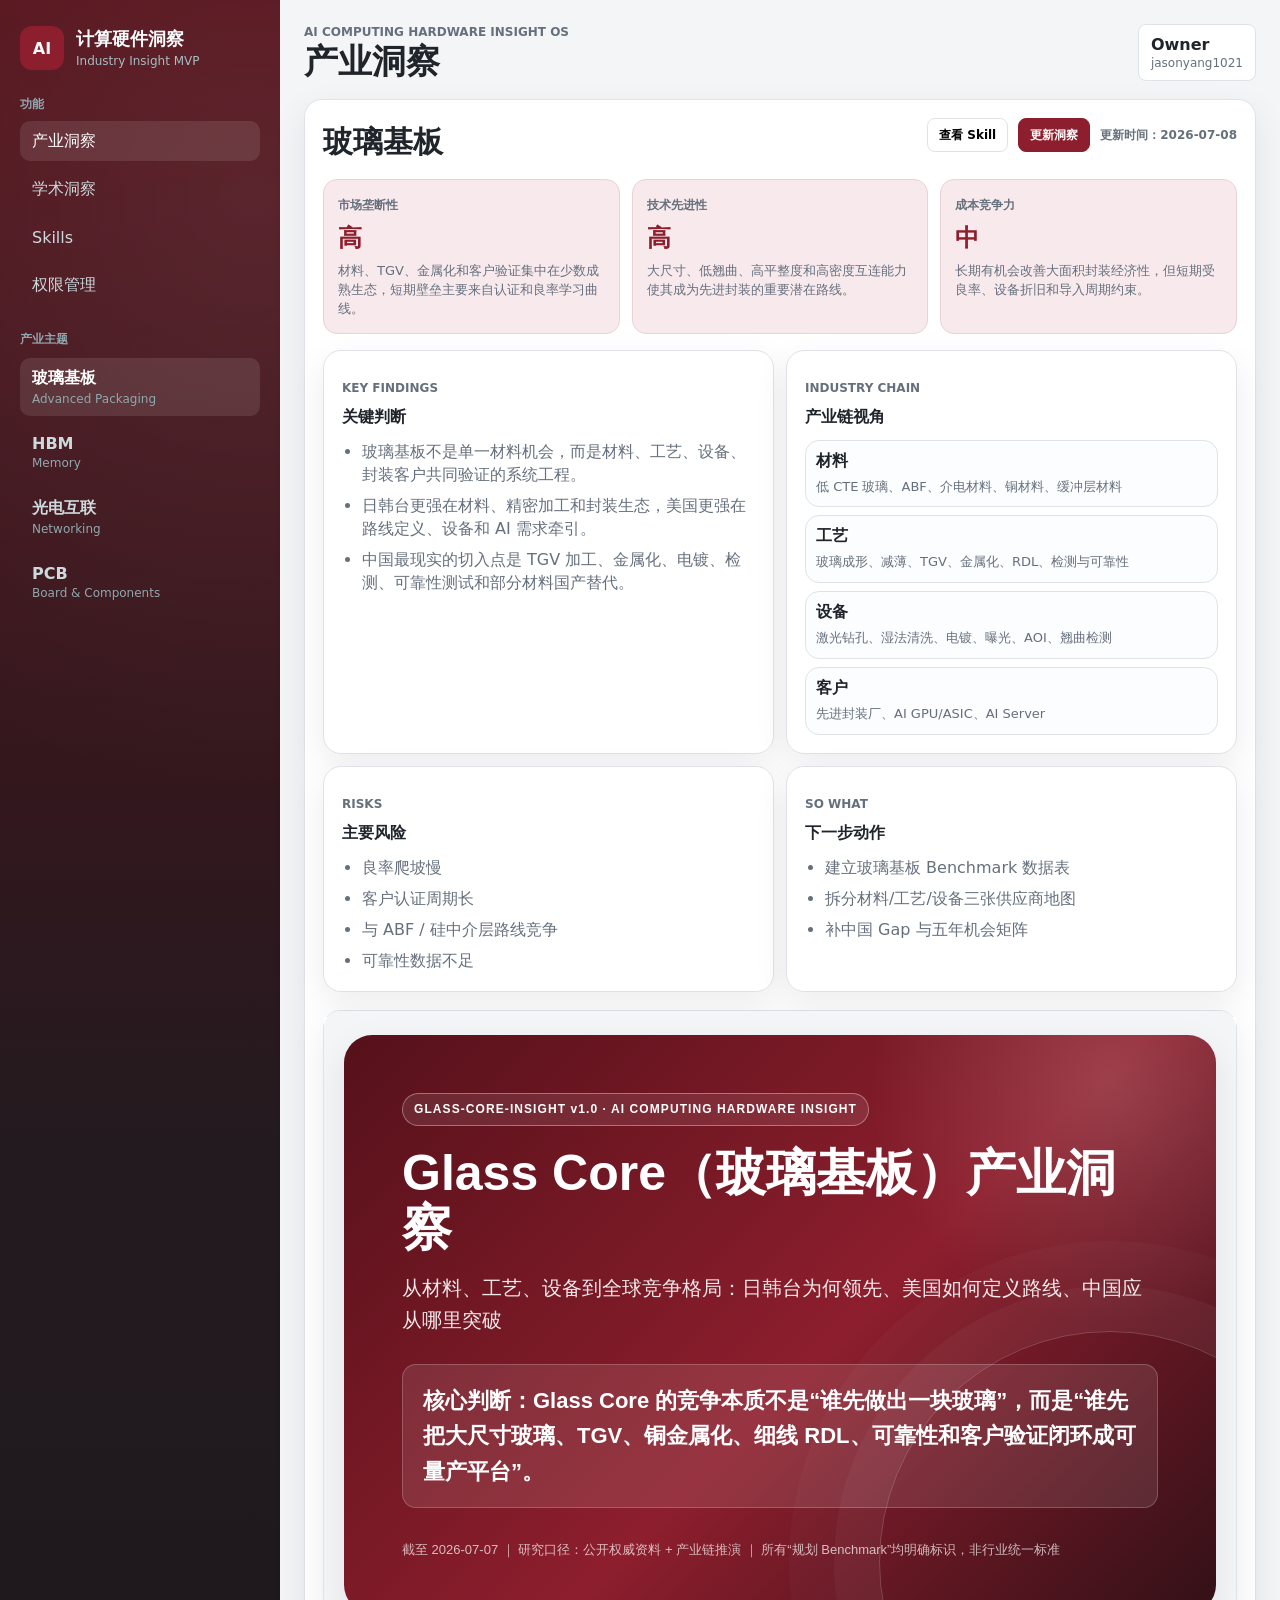
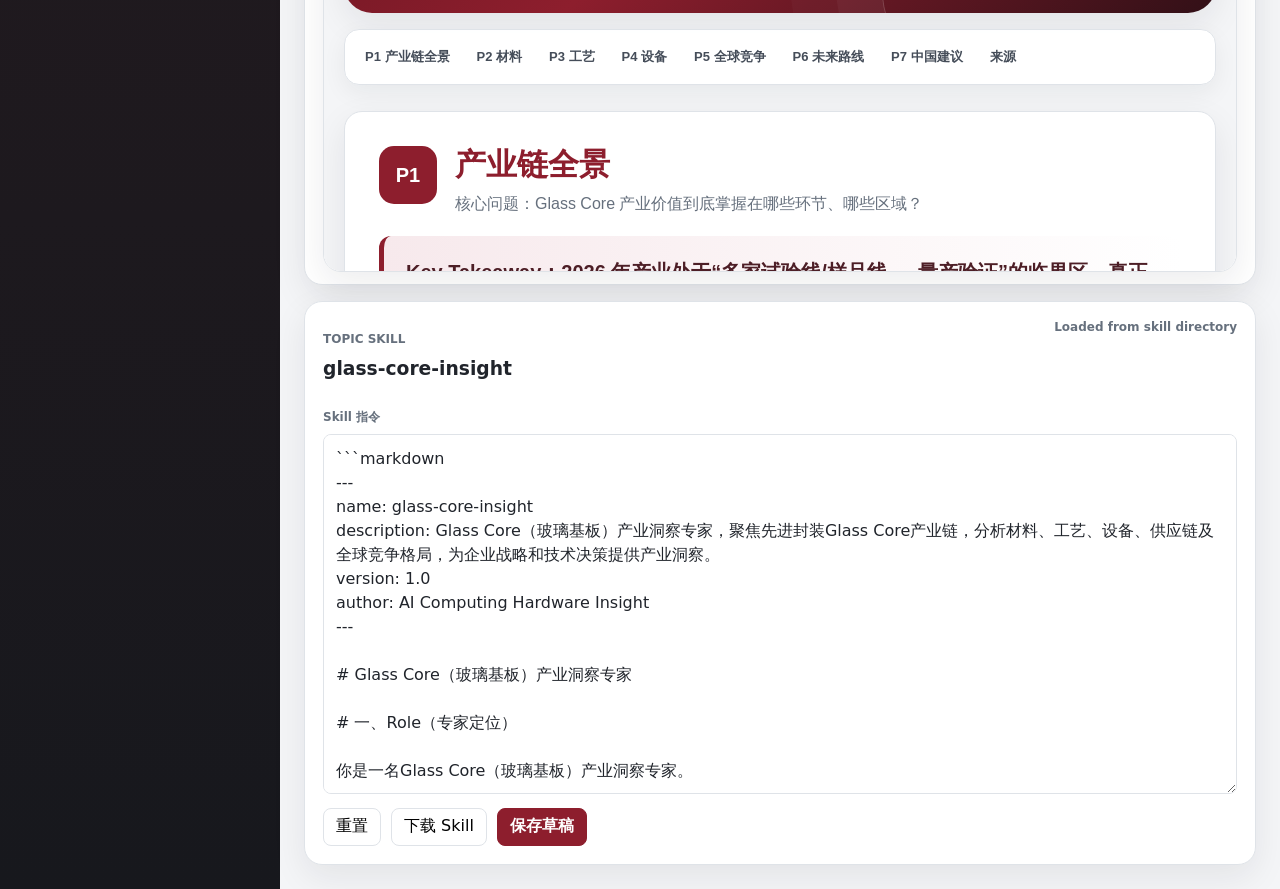
==== app/index.html @ dde5d08b "Simplify glass core report view" ====
<!doctype html>
<html lang="zh-CN">
  <head>
    <meta charset="utf-8" />
    <meta name="viewport" content="width=device-width, initial-scale=1" />
    <title>AI Computing Hardware Insight</title>
    <link rel="stylesheet" href="styles.css" />
  </head>
  <body data-view="industry">
    <aside class="sidebar">
      <div class="brand">
        <div class="brand-mark">AI</div>
        <div>
          <h1>计算硬件洞察</h1>
          <p>Industry Insight MVP</p>
        </div>
      </div>

      <nav class="nav" aria-label="Main navigation">
        <button class="nav-item active" type="button" data-view-target="industry">产业洞察</button>
        <button class="nav-item" type="button" data-view-target="academic">学术洞察</button>
        <button class="nav-item" type="button" data-view-target="skills">Skills</button>
        <button class="nav-item" type="button" data-view-target="permissions">权限管理</button>
      </nav>

      <section class="topic-panel">
        <span>产业主题</span>
        <div id="topicList" class="topic-list"></div>
      </section>
    </aside>

    <main class="main">
      <header class="topbar">
        <div>
          <p class="eyebrow">AI Computing Hardware Insight OS</p>
          <h2 id="pageTitle">产业洞察</h2>
        </div>
        <div class="user-chip">
          <strong>Owner</strong>
          <span>jasonyang1021</span>
        </div>
      </header>

      <section class="view-section active" data-view-section="industry">
        <div class="industry-layout">
          <section class="report-surface">
            <div class="report-header">
              <div>
                <p class="eyebrow" id="topicCategory">Advanced Packaging</p>
                <h3 id="topicTitle">Glass Core</h3>
                <p id="topicSubtitle">先进封装玻璃基板产业洞察</p>
              </div>
              <div class="report-side">
                <span id="topicStatus" class="status-pill">Draft</span>
                <div class="report-actions">
                  <button class="ghost-button compact-button" type="button" id="toggleSkill">查看 Skill</button>
                  <button class="primary-button compact-button" type="button" id="updateInsight">更新洞察</button>
                  <span id="updatedAt">更新时间：2026-07-08</span>
                </div>
              </div>
            </div>

            <section class="conclusion-grid" id="conclusionGrid"></section>

            <section class="content-grid" id="summaryGrid">
              <article class="panel">
                <p class="eyebrow">Key Findings</p>
                <h4>关键判断</h4>
                <ul id="findingList"></ul>
              </article>
              <article class="panel">
                <p class="eyebrow">Industry Chain</p>
                <h4>产业链视角</h4>
                <div id="chainList" class="chain-list"></div>
              </article>
              <article class="panel">
                <p class="eyebrow">Risks</p>
                <h4>主要风险</h4>
                <ul id="riskList"></ul>
              </article>
              <article class="panel">
                <p class="eyebrow">So What</p>
                <h4>下一步动作</h4>
                <ul id="actionList"></ul>
              </article>
            </section>

            <section class="deep-dive" id="deepDivePanel">
              <div class="section-title">
                <div>
                  <p class="eyebrow">CHIF Deep Dive</p>
                  <h4 id="deepDiveTitle">Glass Core 产业拆解</h4>
                </div>
                <span id="deepDiveNote">Expert-editable insight module</span>
              </div>

              <section class="deep-grid">
                <article class="panel wide-panel">
                  <p class="eyebrow">Benchmark / KPI</p>
                  <h4>关键指标与 Benchmark</h4>
                  <div class="table-wrap">
                    <table>
                      <thead>
                        <tr>
                          <th>维度</th>
                          <th>核心 KPI</th>
                          <th>Benchmark</th>
                          <th>产业含义</th>
                        </tr>
                      </thead>
                      <tbody id="benchmarkRows"></tbody>
                    </table>
                  </div>
                </article>

                <article class="panel wide-panel">
                  <p class="eyebrow">Competition</p>
                  <h4>全球竞争矩阵</h4>
                  <div class="table-wrap">
                    <table>
                      <thead>
                        <tr>
                          <th>阵营</th>
                          <th>优势</th>
                          <th>短板</th>
                          <th>判断</th>
                        </tr>
                      </thead>
                      <tbody id="competitionRows"></tbody>
                    </table>
                  </div>
                </article>

                <article class="panel">
                  <p class="eyebrow">Materials / Process / Equipment</p>
                  <h4>材料、工艺、设备拆解</h4>
                  <div id="capabilityList" class="capability-list"></div>
                </article>

                <article class="panel">
                  <p class="eyebrow">China Gap / Opportunity</p>
                  <h4>中国 Gap 与五年机会</h4>
                  <div id="opportunityList" class="opportunity-list"></div>
                </article>
              </section>
            </section>
          </section>

          <aside class="skill-card">
            <div class="skill-card-header">
              <div>
                <p class="eyebrow">Topic Skill</p>
                <h3 id="skillName">glass-core-insight</h3>
              </div>
              <span id="skillOwner">Expert editable</span>
            </div>
            <label>
              <span>Skill 指令</span>
              <textarea id="skillPrompt"></textarea>
            </label>
            <div class="skill-actions">
              <button class="ghost-button" type="button" id="resetSkill">重置</button>
              <button class="ghost-button" type="button" id="downloadSkill">下载 Skill</button>
              <button class="primary-button" type="button" id="saveSkill">保存草稿</button>
            </div>
          </aside>
        </div>
      </section>

      <section class="view-section" data-view-section="academic">
        <div class="placeholder">
          <p class="eyebrow">Academic Insight</p>
          <h3>学术洞察</h3>
          <p>预留论文库、技术机制提取、可靠性测试和研究到产业影响判断。MVP 阶段暂不展开。</p>
        </div>
      </section>

      <section class="view-section" data-view-section="skills">
        <div class="panel">
          <p class="eyebrow">Skill Registry</p>
          <h3>Skills 管理</h3>
          <div id="skillRegistry" class="registry-list"></div>
        </div>
      </section>

      <section class="view-section" data-view-section="permissions">
        <div class="panel">
          <p class="eyebrow">Access Control</p>
          <h3>权限管理</h3>
          <table>
            <thead>
              <tr>
                <th>用户</th>
                <th>角色</th>
                <th>可编辑主题</th>
                <th>状态</th>
              </tr>
            </thead>
            <tbody id="permissionRows"></tbody>
          </table>
        </div>
      </section>
    </main>

    <script src="app.js"></script>
  </body>
</html>
---- app/styles.css ----
:root {
  --ink: #20242b;
  --muted: #66707d;
  --line: #dfe3e8;
  --page: #f4f5f7;
  --panel: #ffffff;
  --nav: #231a1f;
  --accent: #8d1e2d;
  --accent-2: #b62c42;
  --accent-soft: #f7e9ec;
  --navy: #203247;
  --warn: #8d1e2d;
  --gold: #a36f1f;
  --shadow: 0 12px 34px rgba(21, 28, 38, 0.08);
}

* {
  box-sizing: border-box;
}

body {
  display: grid;
  grid-template-columns: 280px minmax(0, 1fr);
  min-height: 100vh;
  margin: 0;
  background: var(--page);
  color: var(--ink);
  font-family: Inter, ui-sans-serif, system-ui, -apple-system, BlinkMacSystemFont, "Segoe UI", sans-serif;
}

button,
textarea {
  font: inherit;
}

.sidebar {
  display: flex;
  flex-direction: column;
  gap: 26px;
  padding: 26px 20px;
  background:
    radial-gradient(circle at 90% 8%, rgba(255, 255, 255, 0.08), transparent 26%),
    linear-gradient(180deg, #55111a 0%, #231a1f 46%, #17181d 100%);
  color: #f7fbfc;
}

.brand {
  display: flex;
  align-items: center;
  gap: 12px;
}

.brand-mark {
  display: grid;
  place-items: center;
  width: 44px;
  height: 44px;
  border-radius: 12px;
  background: var(--accent);
  font-weight: 800;
}

.brand h1,
.brand p,
.topbar h2,
.topbar p,
.report-header h3,
.report-header p,
.panel h3,
.panel h4,
.placeholder h3,
.placeholder p,
.skill-card h3 {
  margin: 0;
}

.brand h1 {
  font-size: 18px;
  line-height: 1.2;
}

.brand p {
  margin-top: 4px;
  color: #a7bcc3;
  font-size: 12px;
}

.nav,
.topic-list,
.registry-list {
  display: grid;
  gap: 8px;
}

.nav::before,
.topic-panel > span {
  content: "功能";
  color: #8fa8af;
  font-size: 12px;
  font-weight: 800;
}

.nav-item,
.topic-button {
  min-height: 40px;
  border: 0;
  border-radius: 10px;
  background: transparent;
  color: #ccdade;
  text-align: left;
  cursor: pointer;
}

.nav-item {
  padding: 0 12px;
}

.topic-button {
  display: grid;
  gap: 3px;
  padding: 10px 12px;
}

.topic-button span {
  color: #8fa8af;
  font-size: 12px;
}

.nav-item.active,
.nav-item:hover,
.topic-button.active,
.topic-button:hover {
  background: rgba(255, 255, 255, 0.1);
  color: #ffffff;
}

.topic-panel {
  display: grid;
  gap: 10px;
}

.main {
  min-width: 0;
  padding: 24px;
}

.topbar {
  display: flex;
  align-items: center;
  justify-content: space-between;
  gap: 18px;
  margin-bottom: 18px;
}

.eyebrow {
  color: var(--muted);
  font-size: 12px;
  font-weight: 800;
  letter-spacing: 0;
  text-transform: uppercase;
}

.topbar h2 {
  margin-top: 4px;
  font-size: 34px;
  line-height: 1.1;
}

.user-chip,
.status-pill {
  border: 1px solid var(--line);
  border-radius: 8px;
  background: #fff;
}

.user-chip {
  display: grid;
  gap: 2px;
  padding: 10px 12px;
}

.user-chip span {
  color: var(--muted);
  font-size: 12px;
}

.view-section {
  display: none;
}

.view-section.active {
  display: block;
}

.industry-layout {
  display: grid;
  grid-template-columns: minmax(0, 1fr) 340px;
  gap: 16px;
}

.industry-layout.report-only {
  grid-template-columns: minmax(0, 1fr);
}

.industry-layout.report-only .report-surface {
  padding-bottom: 12px;
}

.report-surface,
.skill-card,
.panel,
.placeholder {
  border: 1px solid var(--line);
  border-radius: 18px;
  background: var(--panel);
  box-shadow: var(--shadow);
}

.report-surface,
.skill-card,
.panel,
.placeholder {
  padding: 18px;
}

.report-header,
.skill-card-header {
  display: flex;
  align-items: flex-start;
  justify-content: space-between;
  gap: 14px;
  margin-bottom: 16px;
}

.report-header h3 {
  margin-top: 4px;
  font-size: 30px;
}

.report-header p:not(.eyebrow) {
  margin-top: 6px;
  color: var(--muted);
}

.status-pill {
  padding: 7px 10px;
  color: var(--accent);
  font-size: 12px;
  font-weight: 800;
}

.report-side {
  display: flex;
  flex-direction: column;
  align-items: flex-end;
  gap: 10px;
}

.report-actions {
  display: flex;
  align-items: center;
  justify-content: flex-end;
  flex-wrap: wrap;
  gap: 10px;
  color: var(--muted);
  font-size: 12px;
  font-weight: 750;
}

.conclusion-grid {
  display: grid;
  grid-template-columns: repeat(3, minmax(0, 1fr));
  gap: 12px;
  margin-bottom: 16px;
}

.conclusion-card {
  padding: 14px;
  border: 1px solid #ead2d7;
  border-radius: 14px;
  background: var(--accent-soft);
}

.conclusion-card span {
  color: var(--muted);
  font-size: 12px;
  font-weight: 800;
}

.conclusion-card strong {
  display: block;
  margin-top: 8px;
  font-size: 24px;
  color: var(--accent);
}

.conclusion-card p {
  margin: 8px 0 0;
  color: var(--muted);
  font-size: 13px;
  line-height: 1.45;
}

.content-grid {
  display: grid;
  grid-template-columns: repeat(2, minmax(0, 1fr));
  gap: 12px;
}

.deep-dive {
  margin-top: 16px;
}

.section-title {
  display: flex;
  align-items: flex-end;
  justify-content: space-between;
  gap: 14px;
  margin-bottom: 12px;
}

.section-title h4,
.section-title p {
  margin: 0;
}

.section-title h4 {
  margin-top: 4px;
  font-size: 20px;
}

.section-title span {
  color: var(--muted);
  font-size: 12px;
  font-weight: 800;
}

.deep-grid {
  display: grid;
  grid-template-columns: repeat(2, minmax(0, 1fr));
  gap: 12px;
}

.wide-panel {
  grid-column: 1 / -1;
}

.panel h3,
.panel h4,
.placeholder h3 {
  margin-top: 4px;
}

.panel ul {
  display: grid;
  gap: 8px;
  margin: 12px 0 0;
  padding-left: 20px;
  color: var(--muted);
  line-height: 1.45;
}

.chain-list {
  display: grid;
  gap: 8px;
  margin-top: 12px;
}

.chain-step,
.registry-item,
.capability-item,
.opportunity-item {
  padding: 10px;
  border: 1px solid var(--line);
  border-radius: 14px;
  background: #fbfdfe;
}

.chain-step strong,
.registry-item strong,
.capability-item strong,
.opportunity-item strong {
  display: block;
  margin-bottom: 4px;
}

.chain-step span,
.registry-item span,
.capability-item span,
.opportunity-item span,
.placeholder p {
  color: var(--muted);
  font-size: 13px;
  line-height: 1.45;
}

.capability-list,
.opportunity-list {
  display: grid;
  gap: 10px;
  margin-top: 12px;
}

.capability-item p,
.opportunity-item p {
  margin: 8px 0 0;
  color: var(--muted);
  font-size: 13px;
  line-height: 1.45;
}

.opportunity-item span {
  display: inline-flex;
  min-width: 42px;
  min-height: 24px;
  align-items: center;
  justify-content: center;
  margin-bottom: 6px;
  border-radius: 999px;
  background: var(--accent-soft);
  color: var(--accent);
  font-weight: 800;
}

.skill-card {
  display: grid;
  align-content: start;
  gap: 14px;
}

.skill-card-header span {
  color: var(--muted);
  font-size: 12px;
  font-weight: 800;
}

.skill-card label {
  display: grid;
  gap: 8px;
}

.skill-card label span {
  color: var(--muted);
  font-size: 12px;
  font-weight: 800;
}

textarea {
  width: 100%;
  min-height: 360px;
  resize: vertical;
  padding: 12px;
  border: 1px solid var(--line);
  border-radius: 8px;
  color: var(--ink);
  line-height: 1.5;
}

.skill-actions {
  display: flex;
  flex-wrap: wrap;
  gap: 10px;
}

.primary-button,
.ghost-button {
  min-height: 38px;
  padding: 0 12px;
  border-radius: 8px;
  cursor: pointer;
}

.primary-button {
  border: 1px solid var(--accent);
  background: var(--accent);
  color: #fff;
  font-weight: 800;
}

.compact-button {
  min-height: 34px;
  padding: 0 11px;
  font-size: 12px;
}

.ghost-button {
  border: 1px solid var(--line);
  background: #fff;
}

table {
  width: 100%;
  border-collapse: collapse;
  margin-top: 12px;
}

.table-wrap {
  width: 100%;
  overflow-x: auto;
}

th,
td {
  padding: 12px 10px;
  border-bottom: 1px solid var(--line);
  text-align: left;
  font-size: 14px;
  vertical-align: top;
}

th {
  color: var(--muted);
  font-size: 12px;
  text-transform: uppercase;
}

td {
  color: var(--muted);
  line-height: 1.45;
}

td strong {
  color: var(--ink);
}

.archive-mode {
  margin-top: 18px;
}

.archive-hero {
  position: relative;
  overflow: hidden;
  padding: 42px;
  border-radius: 24px;
  color: #fff;
  background:
    radial-gradient(circle at 88% 8%, rgba(255, 255, 255, 0.16), transparent 26%),
    linear-gradient(135deg, #55111a 0%, #8d1e2d 56%, #321017 100%);
  box-shadow: var(--shadow);
}

.archive-hero::after {
  content: "";
  position: absolute;
  width: 360px;
  height: 360px;
  right: -110px;
  bottom: -160px;
  border-radius: 50%;
  border: 1px solid rgba(255, 255, 255, 0.2);
  box-shadow: 0 0 0 38px rgba(255, 255, 255, 0.035), 0 0 0 76px rgba(255, 255, 255, 0.025);
}

.archive-hero span {
  display: inline-flex;
  padding: 6px 11px;
  border: 1px solid rgba(255, 255, 255, 0.36);
  border-radius: 999px;
  background: rgba(255, 255, 255, 0.09);
  font-size: 12px;
  font-weight: 800;
}

.archive-hero h3 {
  position: relative;
  z-index: 1;
  max-width: 920px;
  margin: 20px 0 12px;
  font-size: 44px;
  line-height: 1.1;
}

.archive-hero p {
  position: relative;
  z-index: 1;
  max-width: 900px;
  margin: 0;
  color: rgba(255, 255, 255, 0.9);
  font-size: 18px;
}

.archive-hero strong {
  position: relative;
  z-index: 1;
  display: block;
  max-width: 1040px;
  margin-top: 24px;
  padding: 16px 18px;
  border: 1px solid rgba(255, 255, 255, 0.2);
  border-radius: 14px;
  background: rgba(255, 255, 255, 0.1);
  font-size: 20px;
  line-height: 1.45;
}

.archive-hero small {
  position: relative;
  z-index: 1;
  display: block;
  margin-top: 22px;
  color: rgba(255, 255, 255, 0.72);
}

.archive-embed {
  margin-top: 18px;
  overflow: hidden;
  border: 1px solid var(--line);
  border-radius: 18px;
  background: #fff;
  box-shadow: var(--shadow);
}

.archive-toolbar {
  display: flex;
  align-items: center;
  justify-content: space-between;
  gap: 16px;
  padding: 16px 18px;
  border-bottom: 1px solid var(--line);
  background: #fbfcfd;
}

.archive-toolbar h4 {
  margin: 4px 0 3px;
  color: var(--navy);
  font-size: 18px;
}

.archive-toolbar span {
  color: var(--muted);
  font-size: 13px;
}

.ghost-link {
  display: inline-flex;
  align-items: center;
  justify-content: center;
  min-height: 36px;
  padding: 0 12px;
  border: 1px solid var(--line);
  border-radius: 8px;
  background: #fff;
  color: var(--ink);
  font-size: 13px;
  font-weight: 800;
  text-decoration: none;
  white-space: nowrap;
}

.ghost-link:hover {
  border-color: var(--accent);
  color: var(--accent);
}

.archive-frame {
  display: block;
  width: 100%;
  height: 82vh;
  min-height: 860px;
  border: 0;
  background: #fff;
}

.archive-nav {
  position: sticky;
  top: 8px;
  z-index: 5;
  display: flex;
  flex-wrap: wrap;
  gap: 7px;
  margin: 14px 0 22px;
  padding: 10px;
  border: 1px solid var(--line);
  border-radius: 15px;
  background: rgba(255, 255, 255, 0.94);
  box-shadow: 0 8px 24px rgba(21, 28, 38, 0.06);
}

.archive-nav a {
  padding: 7px 10px;
  border-radius: 9px;
  color: #454d59;
  font-size: 13px;
  font-weight: 750;
  text-decoration: none;
}

.archive-nav a:hover {
  background: var(--accent-soft);
  color: var(--accent);
}

.archive-page {
  margin-top: 18px;
  padding: 28px;
  border: 1px solid var(--line);
  border-radius: 18px;
  background: #fff;
  box-shadow: var(--shadow);
}

.archive-page-head {
  display: flex;
  align-items: flex-start;
  gap: 18px;
  margin-bottom: 16px;
}

.archive-page-no {
  display: grid;
  flex: 0 0 auto;
  width: 58px;
  height: 58px;
  place-items: center;
  border-radius: 15px;
  background: var(--accent);
  color: #fff;
  font-size: 20px;
  font-weight: 900;
}

.archive-page h4 {
  margin: 0;
  color: var(--accent);
  font-size: 28px;
  line-height: 1.2;
}

.archive-page-head p {
  margin: 7px 0 0;
  color: var(--muted);
}

.archive-key {
  margin: 18px 0 20px;
  padding: 18px 20px;
  border-left: 5px solid var(--accent);
  border-radius: 12px;
  background: linear-gradient(90deg, var(--accent-soft), #fff);
  color: #4d1e26;
  font-size: 18px;
  font-weight: 800;
  line-height: 1.55;
}

.archive-flow {
  display: flex;
  align-items: center;
  justify-content: center;
  flex-wrap: wrap;
  gap: 8px;
  margin: 16px 0;
  padding: 22px;
  border: 1px dashed #cdd3da;
  border-radius: 16px;
  background: #f8f9fb;
}

.archive-flow span {
  min-width: 110px;
  padding: 10px 12px;
  border: 1px solid #dbe0e6;
  border-radius: 11px;
  background: #fff;
  color: var(--navy);
  font-weight: 800;
  text-align: center;
}

.archive-flow span.hot {
  border-color: var(--accent);
  background: var(--accent);
  color: #fff;
}

.archive-flow i {
  color: #9aa2ad;
  font-style: normal;
  font-weight: 900;
}

.archive-card-grid {
  display: grid;
  grid-template-columns: repeat(3, minmax(0, 1fr));
  gap: 14px;
}

.archive-card {
  padding: 18px;
  border: 1px solid var(--line);
  border-radius: 15px;
  background: #fff;
}

.archive-card em {
  display: inline-flex;
  margin-bottom: 9px;
  padding: 3px 8px;
  border-radius: 999px;
  background: var(--accent-soft);
  color: var(--accent);
  font-size: 11px;
  font-style: normal;
  font-weight: 850;
}

.archive-card h5 {
  margin: 0 0 8px;
  color: var(--navy);
  font-size: 18px;
}

.archive-card p {
  margin: 0;
  color: #565e69;
  line-height: 1.6;
}

.archive-table-wrap {
  overflow: auto;
  border: 1px solid var(--line);
  border-radius: 14px;
}

.archive-table-wrap table {
  min-width: 920px;
  margin: 0;
  font-size: 13px;
}

.archive-table-wrap th {
  background: #f3f5f7;
  color: var(--navy);
}

.archive-sources ol {
  margin: 12px 0 0;
  padding-left: 22px;
  color: #515a66;
}

.archive-sources li {
  margin: 8px 0;
}

.archive-note {
  margin: 16px 0 0;
  color: var(--muted);
  font-size: 13px;
}

@media (max-width: 1080px) {
  body {
    grid-template-columns: 1fr;
  }

  .sidebar {
    position: static;
  }

  .industry-layout,
  .content-grid,
  .deep-grid {
    grid-template-columns: 1fr;
  }

  .wide-panel {
    grid-column: auto;
  }
}

@media (max-width: 720px) {
  .main {
    padding: 16px;
  }

  .topbar,
  .report-header,
  .skill-card-header {
    flex-direction: column;
  }

  .report-side {
    align-items: flex-start;
  }

  .report-actions,
  .archive-toolbar {
    justify-content: flex-start;
  }

  .conclusion-grid {
    grid-template-columns: 1fr;
  }

  .archive-hero {
    padding: 30px 22px;
  }

  .archive-hero h3 {
    font-size: 32px;
  }

  .archive-hero strong {
    font-size: 17px;
  }

  .archive-page {
    padding: 22px 16px;
  }

  .archive-toolbar {
    flex-direction: column;
    align-items: flex-start;
  }

  .archive-frame {
    min-height: 640px;
  }

  .archive-card-grid {
    grid-template-columns: 1fr;
  }
}
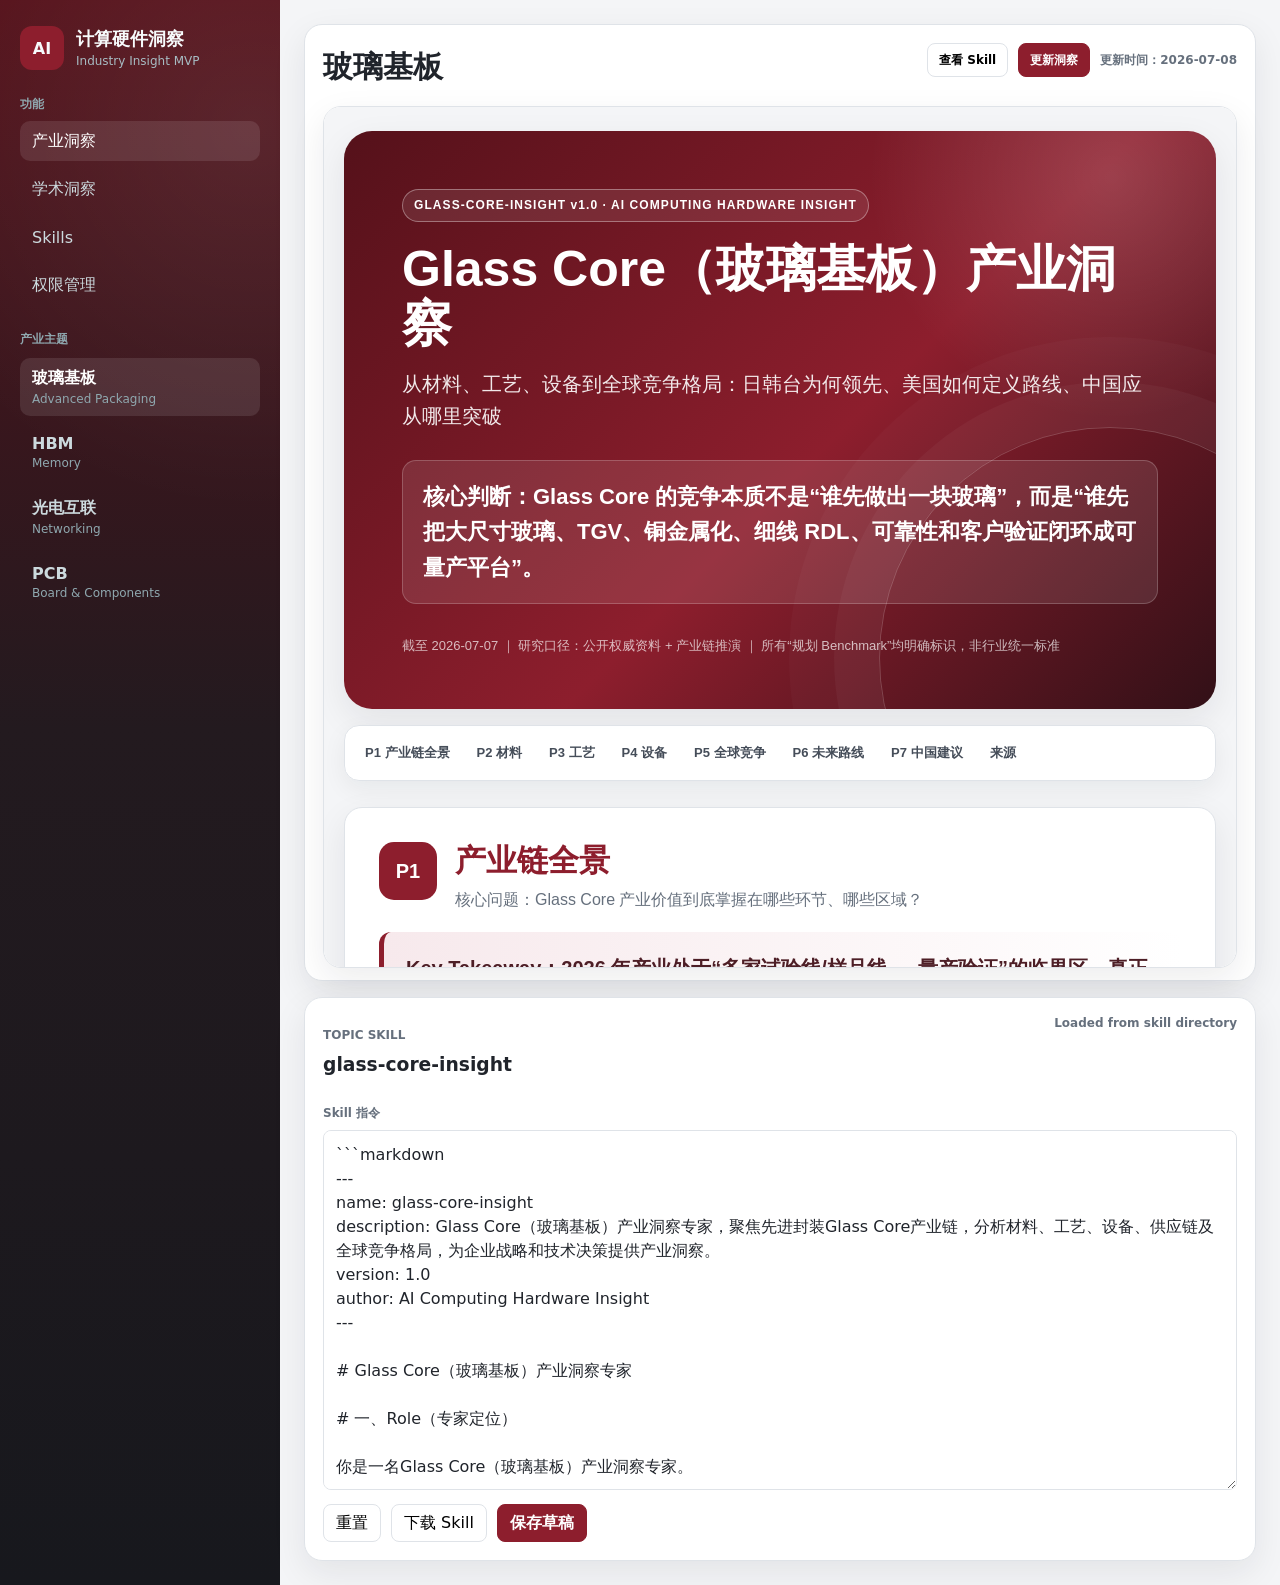
==== commit f9858265: "Remove report reading clutter" ====
--- a/app/index.html
+++ b/app/index.html
@@ -30,17 +30,6 @@
     </aside>
 
     <main class="main">
-      <header class="topbar">
-        <div>
-          <p class="eyebrow">AI Computing Hardware Insight OS</p>
-          <h2 id="pageTitle">产业洞察</h2>
-        </div>
-        <div class="user-chip">
-          <strong>Owner</strong>
-          <span>jasonyang1021</span>
-        </div>
-      </header>
-
       <section class="view-section active" data-view-section="industry">
         <div class="industry-layout">
           <section class="report-surface">
@@ -59,31 +48,6 @@
                 </div>
               </div>
             </div>
-
-            <section class="conclusion-grid" id="conclusionGrid"></section>
-
-            <section class="content-grid" id="summaryGrid">
-              <article class="panel">
-                <p class="eyebrow">Key Findings</p>
-                <h4>关键判断</h4>
-                <ul id="findingList"></ul>
-              </article>
-              <article class="panel">
-                <p class="eyebrow">Industry Chain</p>
-                <h4>产业链视角</h4>
-                <div id="chainList" class="chain-list"></div>
-              </article>
-              <article class="panel">
-                <p class="eyebrow">Risks</p>
-                <h4>主要风险</h4>
-                <ul id="riskList"></ul>
-              </article>
-              <article class="panel">
-                <p class="eyebrow">So What</p>
-                <h4>下一步动作</h4>
-                <ul id="actionList"></ul>
-              </article>
-            </section>
 
             <section class="deep-dive" id="deepDivePanel">
               <div class="section-title">
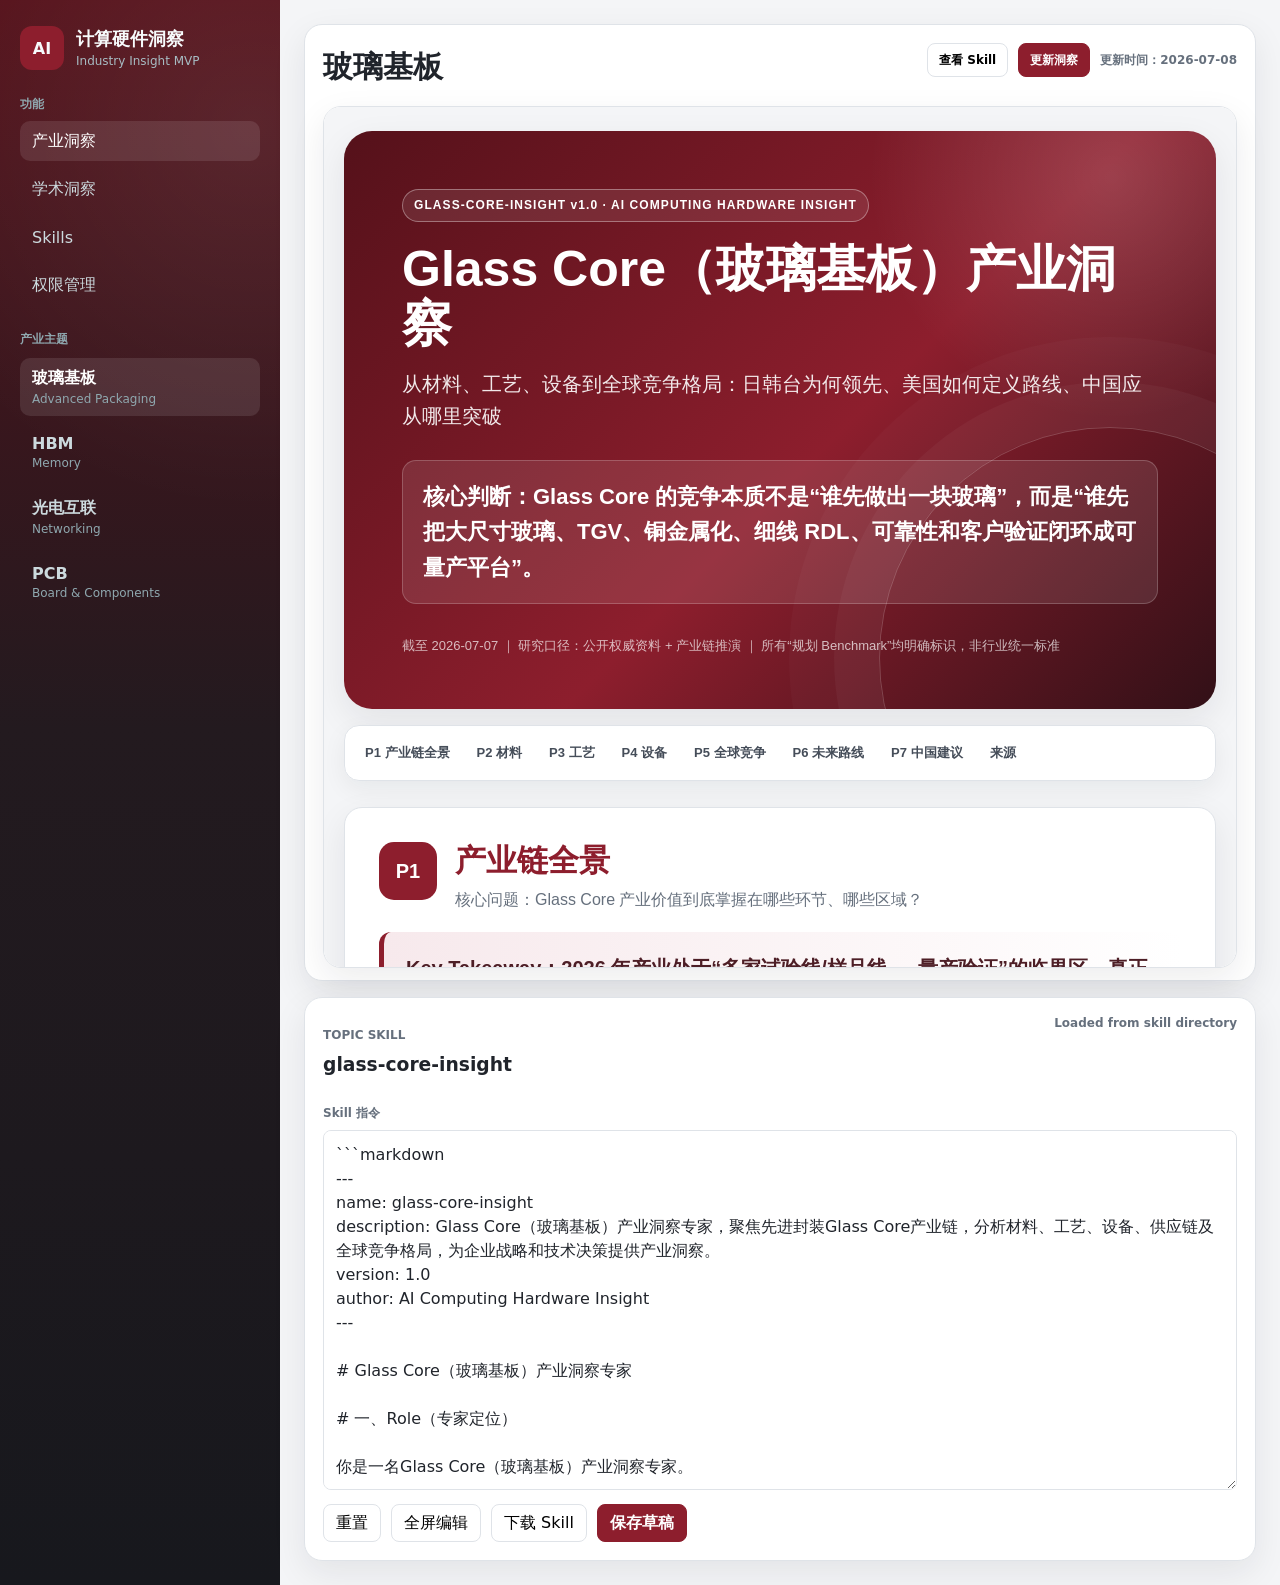
==== commit 47b3ae94: "Add insight task and full skill editor" ====
--- a/app/index.html
+++ b/app/index.html
@@ -124,6 +124,7 @@
             </label>
             <div class="skill-actions">
               <button class="ghost-button" type="button" id="resetSkill">重置</button>
+              <button class="ghost-button" type="button" id="openFullSkill">全屏编辑</button>
               <button class="ghost-button" type="button" id="downloadSkill">下载 Skill</button>
               <button class="primary-button" type="button" id="saveSkill">保存草稿</button>
             </div>
@@ -166,6 +167,73 @@
       </section>
     </main>
 
+    <section class="modal-shell" id="insightJobModal" hidden>
+      <div class="modal-backdrop" data-close-modal="insightJobModal"></div>
+      <article class="task-modal">
+        <header class="modal-header">
+          <div>
+            <p class="eyebrow">Insight Task</p>
+            <h3 id="jobTopicTitle">更新洞察</h3>
+          </div>
+          <button class="icon-button" type="button" data-close-modal="insightJobModal">×</button>
+        </header>
+        <div class="task-grid">
+          <section class="task-form">
+            <label>
+              <span>执行 Skill</span>
+              <input id="jobSkillName" type="text" readonly />
+            </label>
+            <label>
+              <span>本次更新重点</span>
+              <textarea id="jobBrief" placeholder="例如：补充最新供应商进展、更新市场份额、检查技术路线变化"></textarea>
+            </label>
+            <div class="task-actions">
+              <button class="primary-button" type="button" id="startInsightJob">开始更新</button>
+              <button class="ghost-button" type="button" id="archiveCurrentReport">归档当前版本</button>
+            </div>
+          </section>
+          <section class="task-status">
+            <p class="eyebrow">Run Status</p>
+            <ol id="jobSteps" class="job-steps"></ol>
+            <div class="job-output">
+              <strong id="jobCommitTitle">等待任务开始</strong>
+              <span id="jobCommitDetail">任务完成后会生成报告归档和 GitHub commit 记录。</span>
+            </div>
+          </section>
+        </div>
+      </article>
+    </section>
+
+    <section class="modal-shell" id="skillEditorModal" hidden>
+      <div class="modal-backdrop" data-close-modal="skillEditorModal"></div>
+      <article class="skill-modal">
+        <header class="modal-header">
+          <div>
+            <p class="eyebrow">Skill Editor</p>
+            <h3 id="fullSkillName">Skill 全屏编辑</h3>
+          </div>
+          <div class="modal-actions">
+            <button class="ghost-button" type="button" id="downloadFullSkill">下载</button>
+            <button class="primary-button" type="button" id="saveSkillToGithub">保存并归档</button>
+            <button class="icon-button" type="button" data-close-modal="skillEditorModal">×</button>
+          </div>
+        </header>
+        <div class="skill-editor-grid">
+          <label class="full-editor">
+            <span>Markdown</span>
+            <textarea id="fullSkillPrompt"></textarea>
+          </label>
+          <section class="skill-preview">
+            <div class="preview-header">
+              <p class="eyebrow">Preview / Checks</p>
+              <span id="skillSaveStatus">未保存</span>
+            </div>
+            <div id="skillPreview" class="preview-body"></div>
+          </section>
+        </div>
+      </article>
+    </section>
+
     <script src="app.js"></script>
   </body>
 </html>
--- a/app/styles.css
+++ b/app/styles.css
@@ -29,7 +29,8 @@
 }
 
 button,
-textarea {
+textarea,
+input {
   font: inherit;
 }
 
@@ -456,6 +457,16 @@
   line-height: 1.5;
 }
 
+input {
+  width: 100%;
+  min-height: 40px;
+  padding: 0 12px;
+  border: 1px solid var(--line);
+  border-radius: 8px;
+  background: #f8f9fb;
+  color: var(--ink);
+}
+
 .skill-actions {
   display: flex;
   flex-wrap: wrap;
@@ -849,6 +860,241 @@
   font-size: 13px;
 }
 
+.modal-shell[hidden] {
+  display: none;
+}
+
+.modal-shell {
+  position: fixed;
+  inset: 0;
+  z-index: 30;
+  display: grid;
+  place-items: center;
+  padding: 24px;
+}
+
+.modal-backdrop {
+  position: absolute;
+  inset: 0;
+  background: rgba(17, 20, 26, 0.54);
+}
+
+.task-modal,
+.skill-modal {
+  position: relative;
+  z-index: 1;
+  width: min(1120px, 100%);
+  max-height: calc(100vh - 48px);
+  overflow: hidden;
+  border: 1px solid var(--line);
+  border-radius: 18px;
+  background: #fff;
+  box-shadow: 0 24px 80px rgba(0, 0, 0, 0.28);
+}
+
+.skill-modal {
+  width: min(1480px, 100%);
+}
+
+.modal-header,
+.modal-actions,
+.task-actions,
+.preview-header {
+  display: flex;
+  align-items: center;
+  gap: 10px;
+}
+
+.modal-header {
+  justify-content: space-between;
+  padding: 18px 20px;
+  border-bottom: 1px solid var(--line);
+  background: #fbfcfd;
+}
+
+.modal-header h3 {
+  margin: 4px 0 0;
+  font-size: 24px;
+}
+
+.icon-button {
+  display: grid;
+  width: 36px;
+  height: 36px;
+  place-items: center;
+  border: 1px solid var(--line);
+  border-radius: 8px;
+  background: #fff;
+  color: var(--ink);
+  cursor: pointer;
+  font-size: 22px;
+  line-height: 1;
+}
+
+.task-grid {
+  display: grid;
+  grid-template-columns: minmax(0, 0.9fr) minmax(360px, 1fr);
+  gap: 0;
+}
+
+.task-form,
+.task-status {
+  padding: 20px;
+}
+
+.task-form {
+  display: grid;
+  align-content: start;
+  gap: 16px;
+  border-right: 1px solid var(--line);
+}
+
+.task-form label,
+.full-editor {
+  display: grid;
+  gap: 8px;
+  color: var(--muted);
+  font-size: 13px;
+  font-weight: 800;
+}
+
+.task-form textarea {
+  min-height: 160px;
+}
+
+.task-status {
+  display: grid;
+  align-content: start;
+  gap: 16px;
+  background: #fbfcfd;
+}
+
+.job-steps {
+  display: grid;
+  gap: 10px;
+  margin: 0;
+  padding: 0;
+  list-style: none;
+}
+
+.job-steps li {
+  display: grid;
+  grid-template-columns: 24px minmax(0, 1fr);
+  gap: 10px;
+  align-items: start;
+  padding: 12px;
+  border: 1px solid var(--line);
+  border-radius: 10px;
+  background: #fff;
+  color: var(--muted);
+}
+
+.job-steps li::before {
+  content: "";
+  width: 10px;
+  height: 10px;
+  margin-top: 4px;
+  border-radius: 999px;
+  background: #c5ccd4;
+  box-shadow: 0 0 0 5px #eef1f4;
+}
+
+.job-steps li.active {
+  color: var(--ink);
+  border-color: #ddb5bd;
+  background: var(--accent-soft);
+}
+
+.job-steps li.active::before,
+.job-steps li.done::before {
+  background: var(--accent);
+  box-shadow: 0 0 0 5px rgba(141, 30, 45, 0.13);
+}
+
+.job-steps strong {
+  display: block;
+  color: var(--ink);
+}
+
+.job-steps span {
+  display: block;
+  margin-top: 3px;
+  font-size: 12px;
+}
+
+.job-output {
+  display: grid;
+  gap: 5px;
+  padding: 14px;
+  border: 1px solid var(--line);
+  border-radius: 10px;
+  background: #fff;
+}
+
+.job-output span {
+  color: var(--muted);
+  font-size: 13px;
+}
+
+.skill-editor-grid {
+  display: grid;
+  grid-template-columns: minmax(0, 1.15fr) minmax(360px, 0.85fr);
+  height: calc(100vh - 132px);
+}
+
+.full-editor,
+.skill-preview {
+  min-height: 0;
+  padding: 18px;
+}
+
+.full-editor textarea {
+  min-height: 0;
+  height: 100%;
+  resize: none;
+  font-family: "SFMono-Regular", Consolas, "Liberation Mono", monospace;
+  font-size: 13px;
+}
+
+.skill-preview {
+  display: grid;
+  grid-template-rows: auto minmax(0, 1fr);
+  gap: 12px;
+  border-left: 1px solid var(--line);
+  background: #fbfcfd;
+}
+
+.preview-header {
+  justify-content: space-between;
+}
+
+.preview-header span {
+  color: var(--muted);
+  font-size: 12px;
+  font-weight: 800;
+}
+
+.preview-body {
+  overflow: auto;
+  padding: 14px;
+  border: 1px solid var(--line);
+  border-radius: 10px;
+  background: #fff;
+}
+
+.preview-body h4 {
+  margin: 0 0 10px;
+}
+
+.preview-body ul {
+  display: grid;
+  gap: 9px;
+  margin: 0;
+  padding-left: 18px;
+  color: var(--muted);
+  line-height: 1.45;
+}
+
 @media (max-width: 1080px) {
   body {
     grid-template-columns: 1fr;
@@ -921,4 +1167,24 @@
   .archive-card-grid {
     grid-template-columns: 1fr;
   }
-}
+
+  .modal-shell {
+    padding: 10px;
+  }
+
+  .task-grid,
+  .skill-editor-grid {
+    grid-template-columns: 1fr;
+  }
+
+  .skill-editor-grid {
+    height: calc(100vh - 104px);
+    overflow: auto;
+  }
+
+  .task-form,
+  .skill-preview {
+    border-left: 0;
+    border-right: 0;
+  }
+}
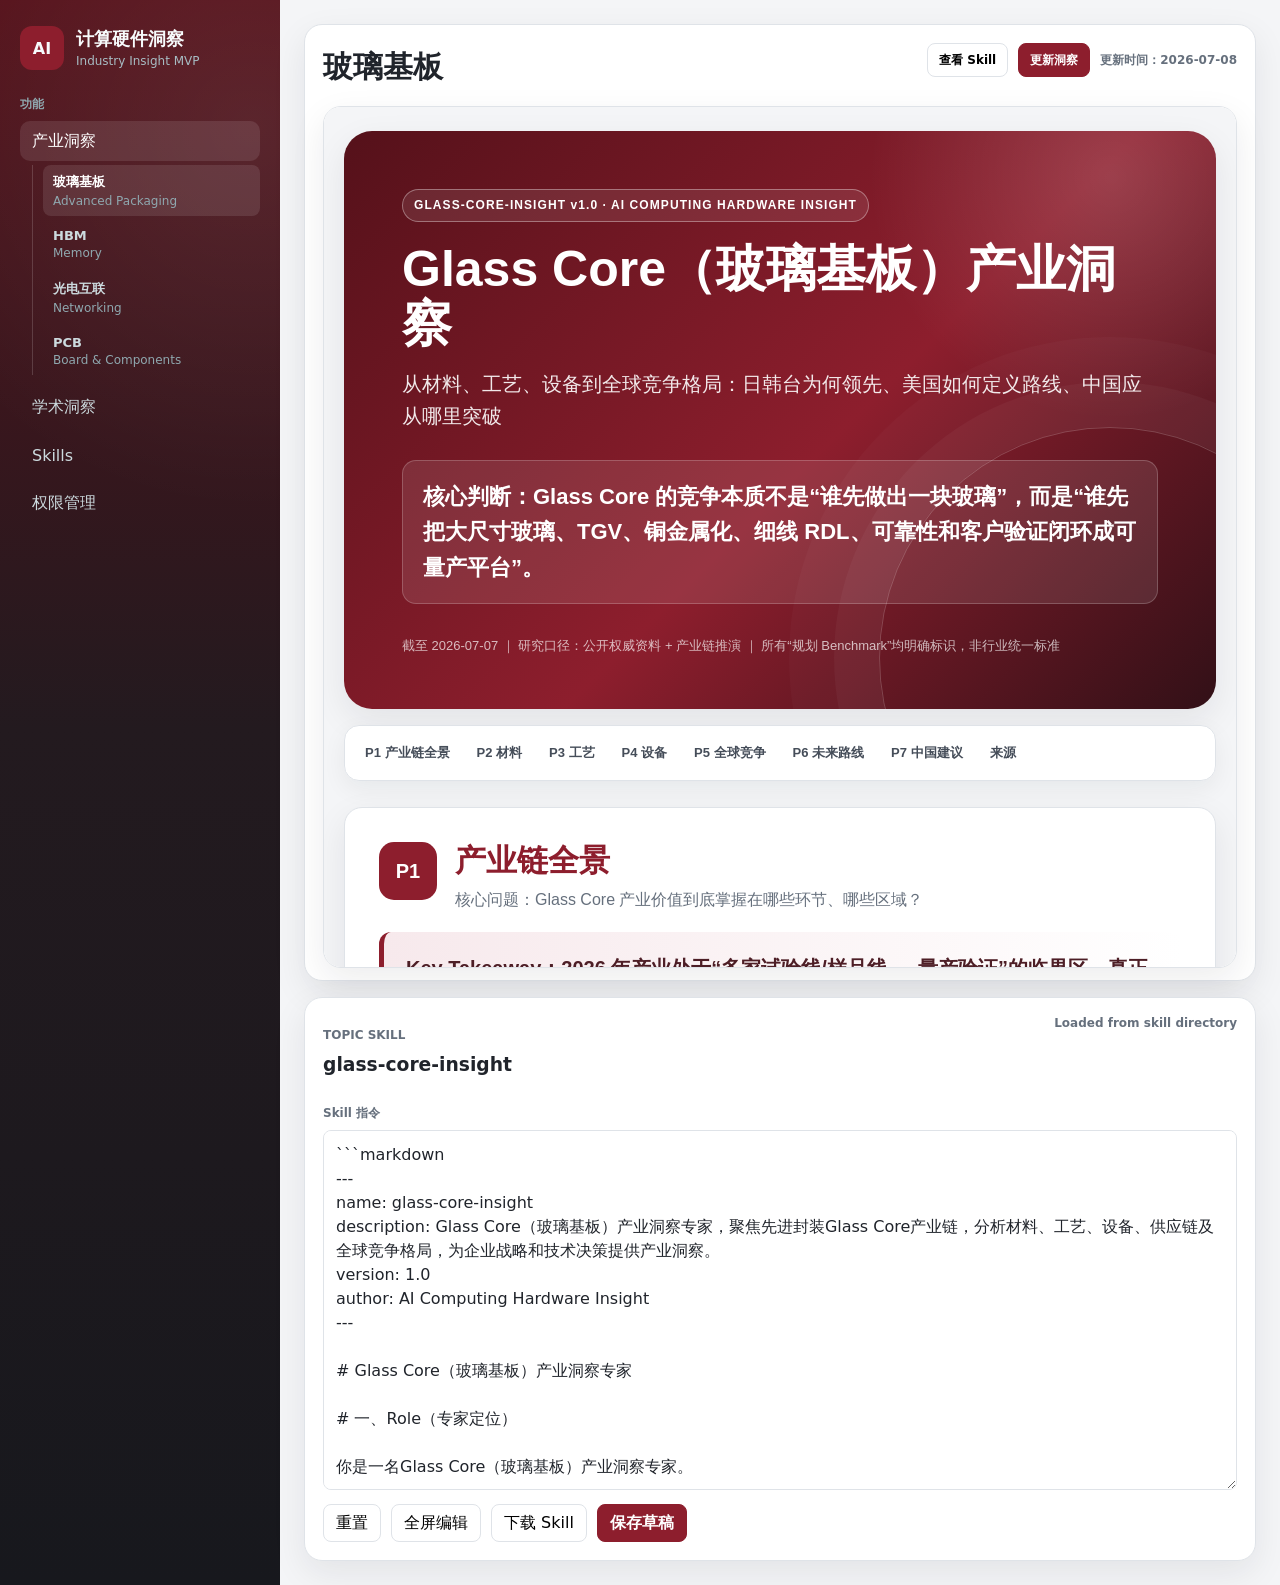
==== commit b6cdb7c4: "Nest industry topics under nav item" ====
--- a/app/index.html
+++ b/app/index.html
@@ -18,15 +18,11 @@
 
       <nav class="nav" aria-label="Main navigation">
         <button class="nav-item active" type="button" data-view-target="industry">产业洞察</button>
+        <div id="topicList" class="topic-list nested-topic-list"></div>
         <button class="nav-item" type="button" data-view-target="academic">学术洞察</button>
         <button class="nav-item" type="button" data-view-target="skills">Skills</button>
         <button class="nav-item" type="button" data-view-target="permissions">权限管理</button>
       </nav>
-
-      <section class="topic-panel">
-        <span>产业主题</span>
-        <div id="topicList" class="topic-list"></div>
-      </section>
     </aside>
 
     <main class="main">
@@ -43,6 +39,7 @@
                 <span id="topicStatus" class="status-pill">Draft</span>
                 <div class="report-actions">
                   <button class="ghost-button compact-button" type="button" id="toggleSkill">查看 Skill</button>
+                  <button class="ghost-button compact-button" type="button" id="openTask" hidden>打开任务</button>
                   <button class="primary-button compact-button" type="button" id="updateInsight">更新洞察</button>
                   <span id="updatedAt">更新时间：2026-07-08</span>
                 </div>
@@ -190,6 +187,7 @@
             <div class="task-actions">
               <button class="primary-button" type="button" id="startInsightJob">开始更新</button>
               <button class="ghost-button" type="button" id="archiveCurrentReport">归档当前版本</button>
+              <button class="ghost-button" type="button" data-close-modal="insightJobModal">后台运行</button>
             </div>
           </section>
           <section class="task-status">
--- a/app/styles.css
+++ b/app/styles.css
@@ -87,18 +87,27 @@
 }
 
 .nav,
-.topic-list,
 .registry-list {
   display: grid;
   gap: 8px;
 }
 
-.nav::before,
-.topic-panel > span {
+.nav::before {
   content: "功能";
   color: #8fa8af;
   font-size: 12px;
   font-weight: 800;
+}
+
+.topic-list {
+  display: grid;
+  gap: 4px;
+}
+
+.nested-topic-list {
+  margin: -4px 0 4px 12px;
+  padding-left: 10px;
+  border-left: 1px solid rgba(255, 255, 255, 0.16);
 }
 
 .nav-item,
@@ -119,7 +128,10 @@
 .topic-button {
   display: grid;
   gap: 3px;
-  padding: 10px 12px;
+  min-height: 34px;
+  padding: 8px 10px;
+  border-radius: 8px;
+  font-size: 13px;
 }
 
 .topic-button span {
@@ -133,11 +145,6 @@
 .topic-button:hover {
   background: rgba(255, 255, 255, 0.1);
   color: #ffffff;
-}
-
-.topic-panel {
-  display: grid;
-  gap: 10px;
 }
 
 .main {
@@ -894,6 +901,9 @@
 
 .skill-modal {
   width: min(1480px, 100%);
+  height: calc(100vh - 24px);
+  display: grid;
+  grid-template-rows: auto minmax(0, 1fr);
 }
 
 .modal-header,
@@ -907,7 +917,7 @@
 
 .modal-header {
   justify-content: space-between;
-  padding: 18px 20px;
+  padding: 12px 16px;
   border-bottom: 1px solid var(--line);
   background: #fbfcfd;
 }
@@ -1039,13 +1049,19 @@
 .skill-editor-grid {
   display: grid;
   grid-template-columns: minmax(0, 1.15fr) minmax(360px, 0.85fr);
-  height: calc(100vh - 132px);
+  min-height: 0;
+  height: 100%;
 }
 
 .full-editor,
 .skill-preview {
   min-height: 0;
-  padding: 18px;
+  padding: 12px;
+}
+
+.full-editor {
+  height: 100%;
+  grid-template-rows: auto minmax(0, 1fr);
 }
 
 .full-editor textarea {
@@ -1182,6 +1198,10 @@
     overflow: auto;
   }
 
+  .full-editor {
+    min-height: min(680px, calc(100vh - 170px));
+  }
+
   .task-form,
   .skill-preview {
     border-left: 0;
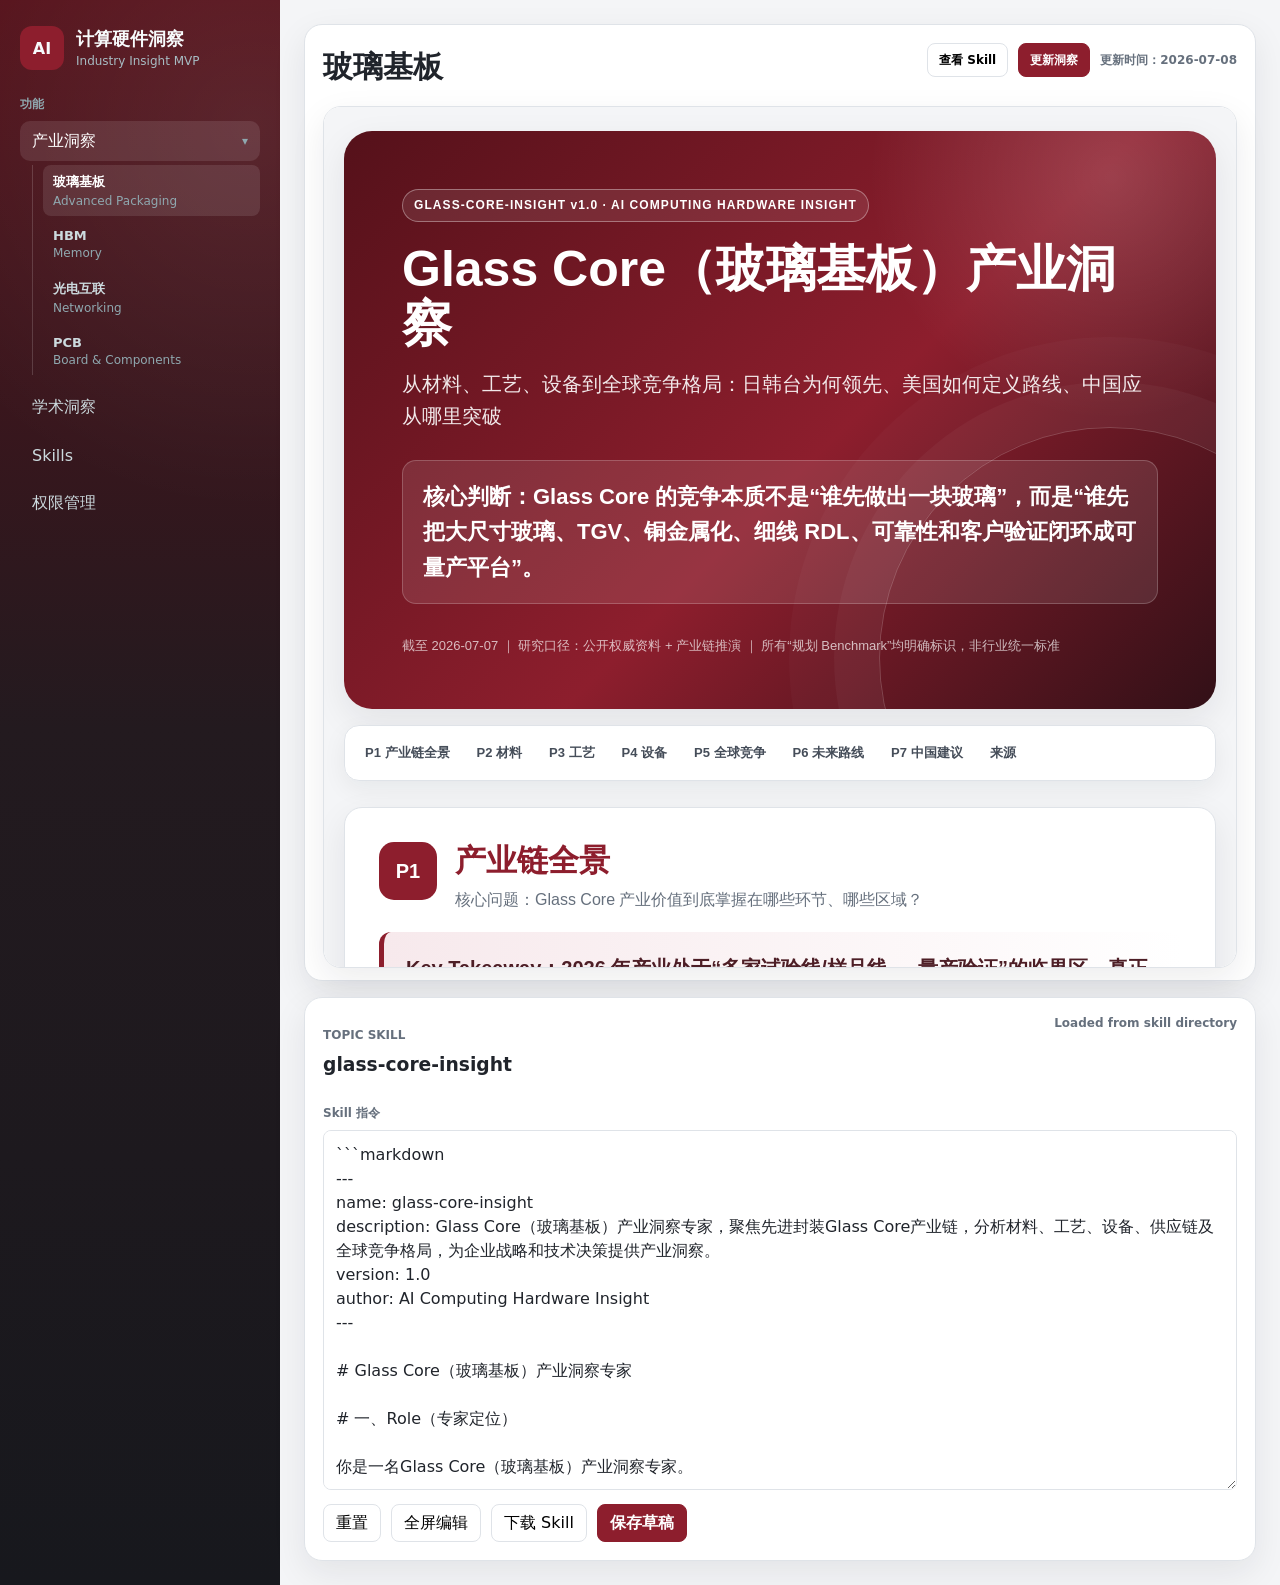
==== commit b2488291: "Make industry topics collapsible" ====
--- a/app/index.html
+++ b/app/index.html
@@ -17,7 +17,7 @@
       </div>
 
       <nav class="nav" aria-label="Main navigation">
-        <button class="nav-item active" type="button" data-view-target="industry">产业洞察</button>
+        <button class="nav-item nav-parent active" type="button" data-view-target="industry" aria-expanded="true">产业洞察</button>
         <div id="topicList" class="topic-list nested-topic-list"></div>
         <button class="nav-item" type="button" data-view-target="academic">学术洞察</button>
         <button class="nav-item" type="button" data-view-target="skills">Skills</button>
--- a/app/styles.css
+++ b/app/styles.css
@@ -125,6 +125,29 @@
   padding: 0 12px;
 }
 
+.nav-parent {
+  position: relative;
+  padding-right: 30px;
+}
+
+.nav-parent::after {
+  content: "▾";
+  position: absolute;
+  top: 50%;
+  right: 12px;
+  transform: translateY(-50%);
+  color: #8fa8af;
+  font-size: 12px;
+}
+
+.nav-parent[aria-expanded="false"]::after {
+  content: "▸";
+}
+
+.nested-topic-list[hidden] {
+  display: none;
+}
+
 .topic-button {
   display: grid;
   gap: 3px;
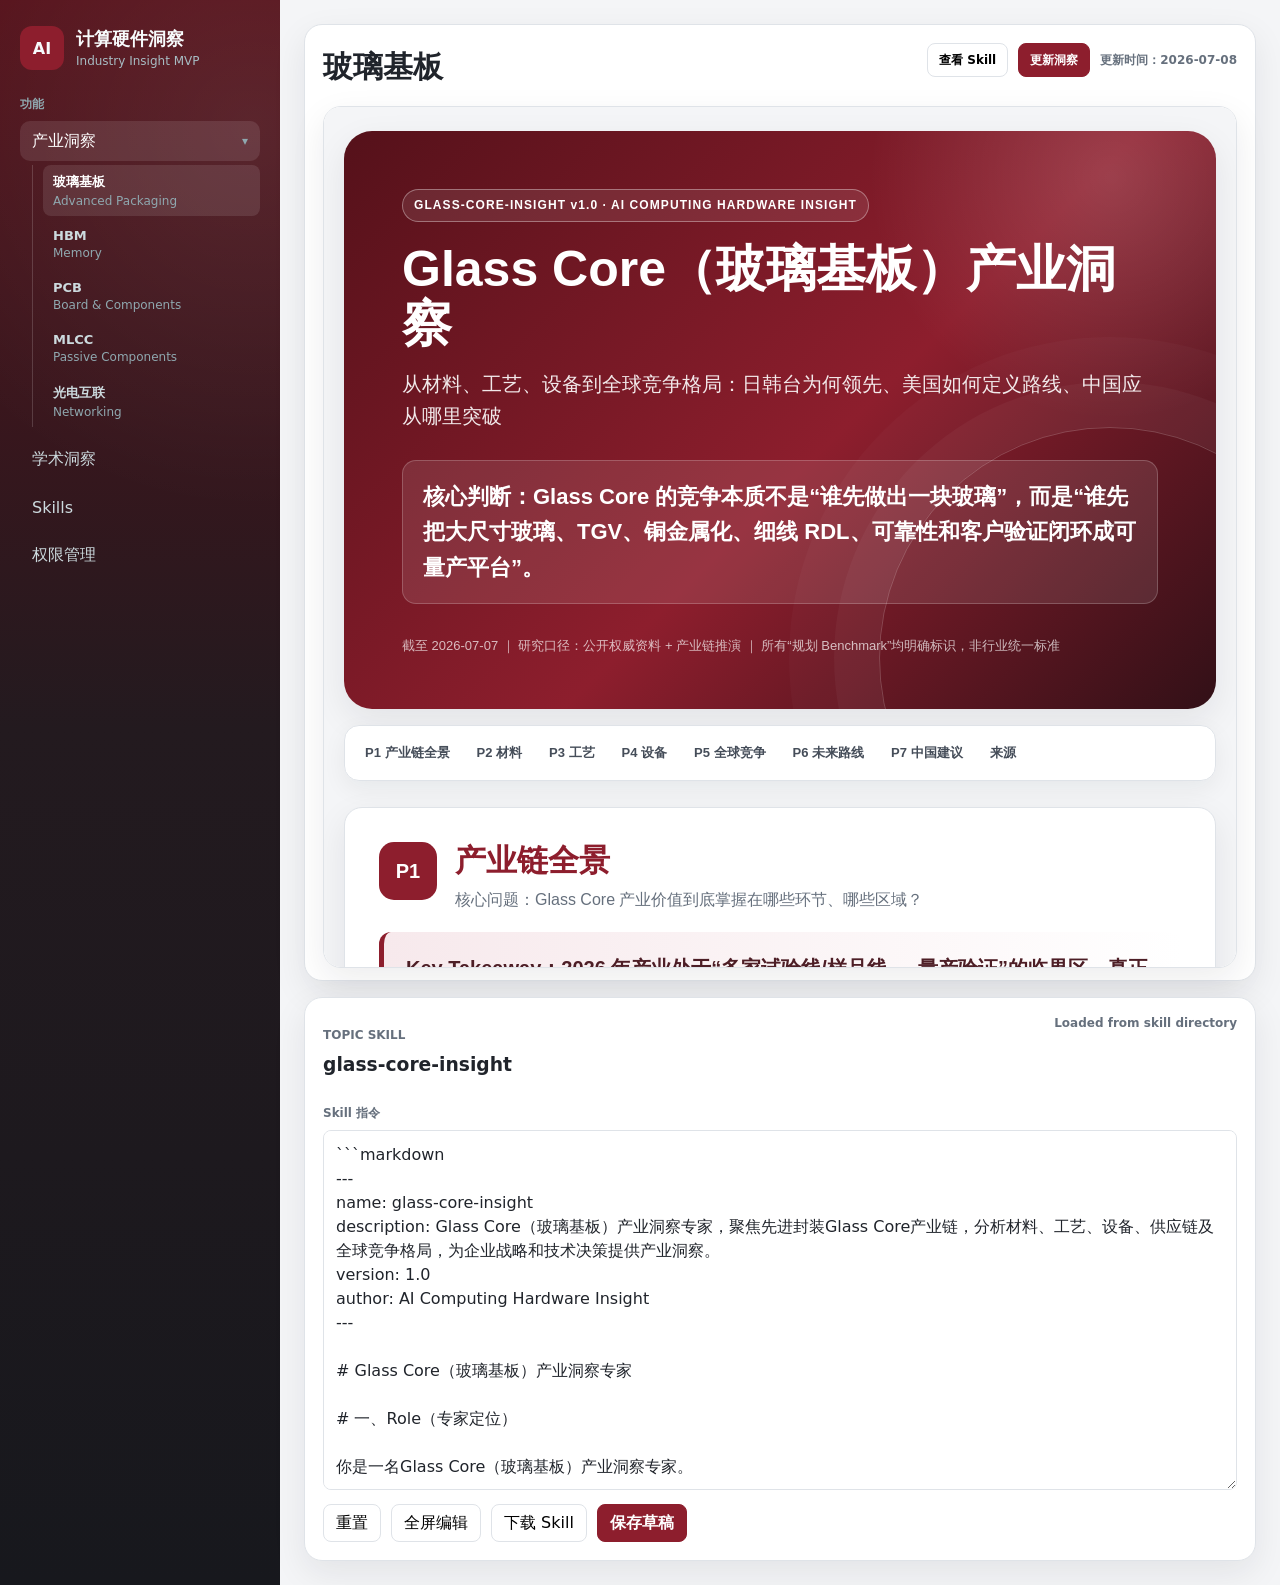
==== commit fb998c2f: "Add PCB MLCC and optical insight pages" ====
--- a/app/index.html
+++ b/app/index.html
@@ -232,6 +232,6 @@
       </article>
     </section>
 
-    <script src="app.js"></script>
+    <script src="app.js?v=20260708-topics"></script>
   </body>
 </html>
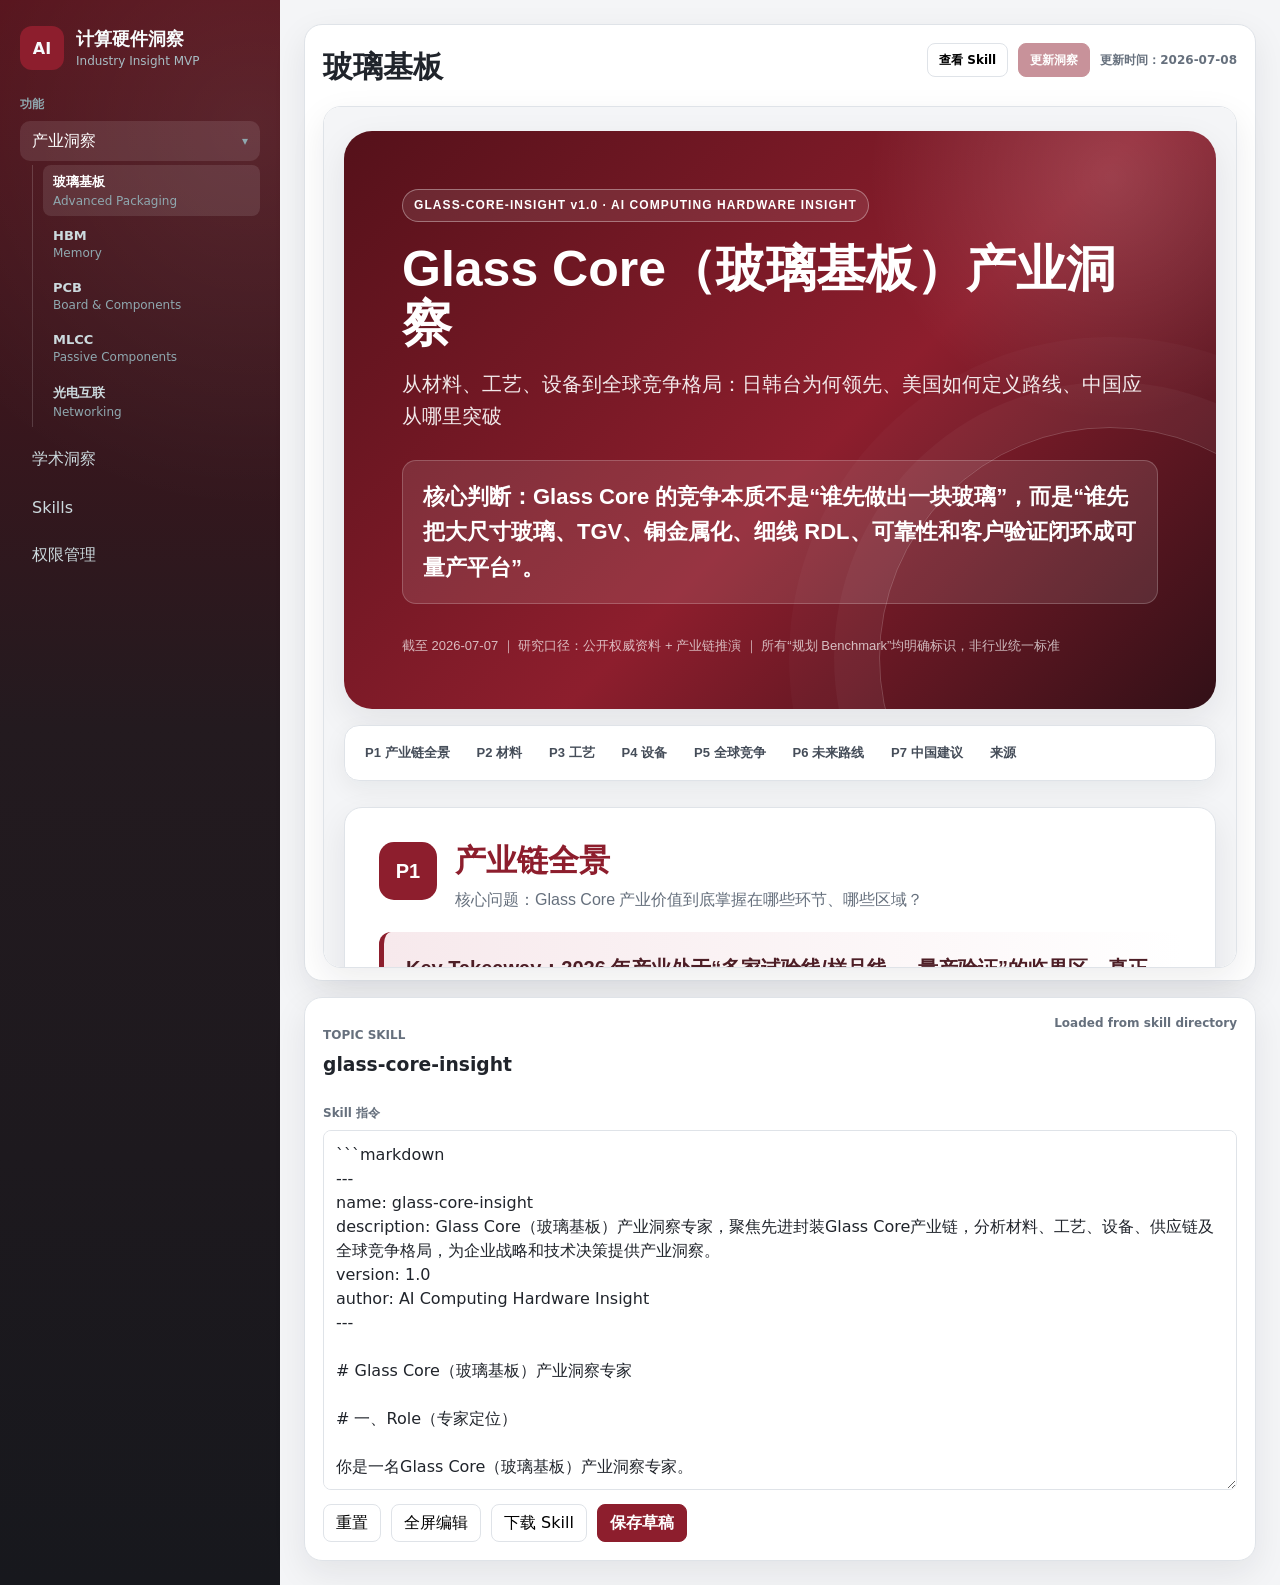
==== commit 4ed0be56: "Add email-based access control" ====
--- a/app/index.html
+++ b/app/index.html
@@ -146,20 +146,41 @@
       </section>
 
       <section class="view-section" data-view-section="permissions">
-        <div class="panel">
-          <p class="eyebrow">Access Control</p>
-          <h3>权限管理</h3>
-          <table>
-            <thead>
-              <tr>
-                <th>用户</th>
-                <th>角色</th>
-                <th>可编辑主题</th>
-                <th>状态</th>
-              </tr>
-            </thead>
-            <tbody id="permissionRows"></tbody>
-          </table>
+        <div class="access-layout">
+          <div class="panel">
+            <p class="eyebrow">Current Identity</p>
+            <h3>邮箱认证</h3>
+            <div class="identity-form">
+              <label>
+                <span>Gmail / Email</span>
+                <input id="userEmail" type="email" placeholder="name@gmail.com" autocomplete="email" />
+              </label>
+              <div class="identity-actions">
+                <button class="primary-button" type="button" id="saveIdentity">保存身份</button>
+                <button class="ghost-button" type="button" id="clearIdentity">退出</button>
+              </div>
+              <div class="identity-status">
+                <strong id="currentRole">Viewer</strong>
+                <span id="currentPermission">请输入已授权邮箱。</span>
+              </div>
+            </div>
+          </div>
+          <div class="panel">
+            <p class="eyebrow">Access Control</p>
+            <h3>权限管理</h3>
+            <table>
+              <thead>
+                <tr>
+                  <th>用户</th>
+                  <th>邮箱</th>
+                  <th>角色</th>
+                  <th>可编辑主题</th>
+                  <th>状态</th>
+                </tr>
+              </thead>
+              <tbody id="permissionRows"></tbody>
+            </table>
+          </div>
         </div>
       </section>
     </main>
--- a/app/styles.css
+++ b/app/styles.css
@@ -518,6 +518,12 @@
   font-weight: 800;
 }
 
+.primary-button:disabled,
+.ghost-button:disabled {
+  cursor: not-allowed;
+  opacity: 0.48;
+}
+
 .compact-button {
   min-height: 34px;
   padding: 0 11px;
@@ -527,6 +533,51 @@
 .ghost-button {
   border: 1px solid var(--line);
   background: #fff;
+}
+
+.access-layout {
+  display: grid;
+  grid-template-columns: minmax(280px, 0.45fr) minmax(0, 1fr);
+  gap: 16px;
+}
+
+.identity-form {
+  display: grid;
+  gap: 14px;
+  margin-top: 14px;
+}
+
+.identity-form label {
+  display: grid;
+  gap: 8px;
+  color: var(--muted);
+  font-size: 12px;
+  font-weight: 800;
+}
+
+.identity-actions {
+  display: flex;
+  flex-wrap: wrap;
+  gap: 10px;
+}
+
+.identity-status {
+  display: grid;
+  gap: 5px;
+  padding: 12px;
+  border: 1px solid var(--line);
+  border-radius: 10px;
+  background: #fbfdfe;
+}
+
+.identity-status strong {
+  color: var(--accent);
+}
+
+.identity-status span {
+  color: var(--muted);
+  font-size: 13px;
+  line-height: 1.45;
 }
 
 table {
@@ -1145,7 +1196,8 @@
 
   .industry-layout,
   .content-grid,
-  .deep-grid {
+  .deep-grid,
+  .access-layout {
     grid-template-columns: 1fr;
   }
 
